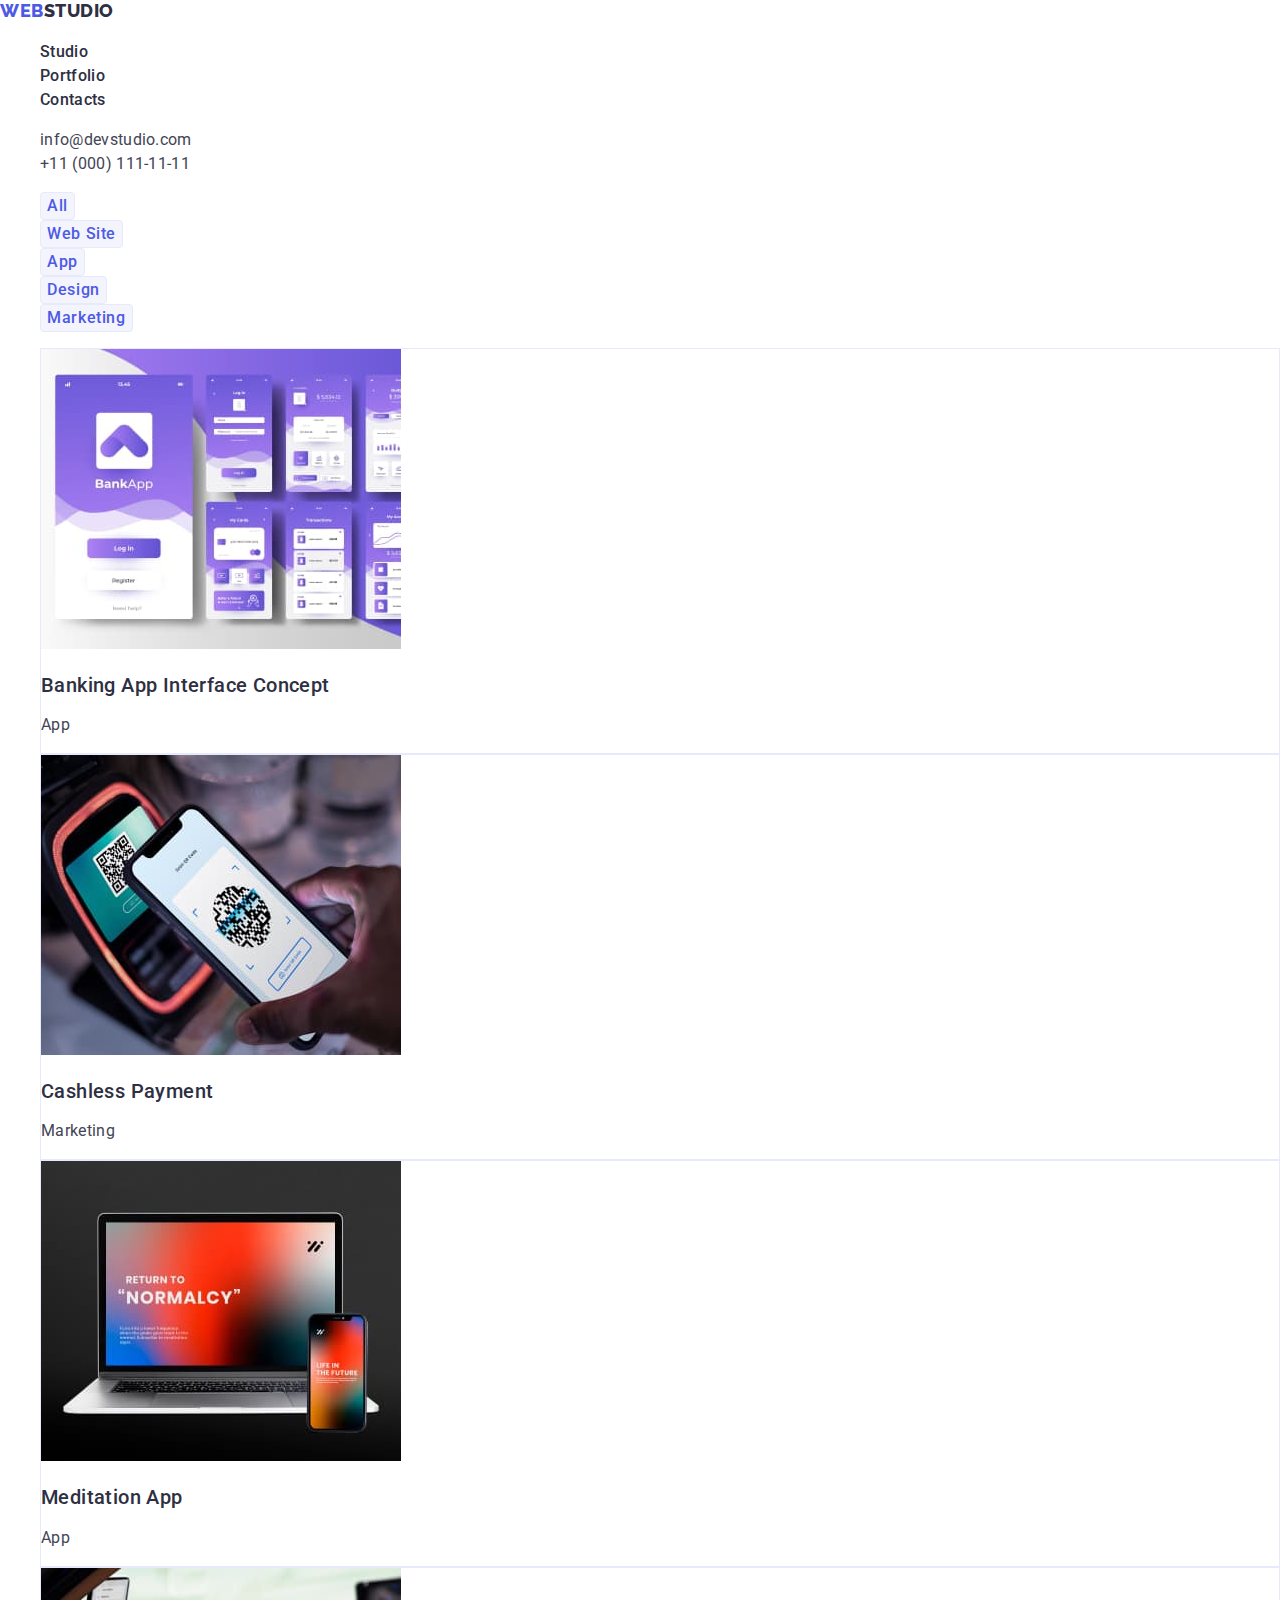
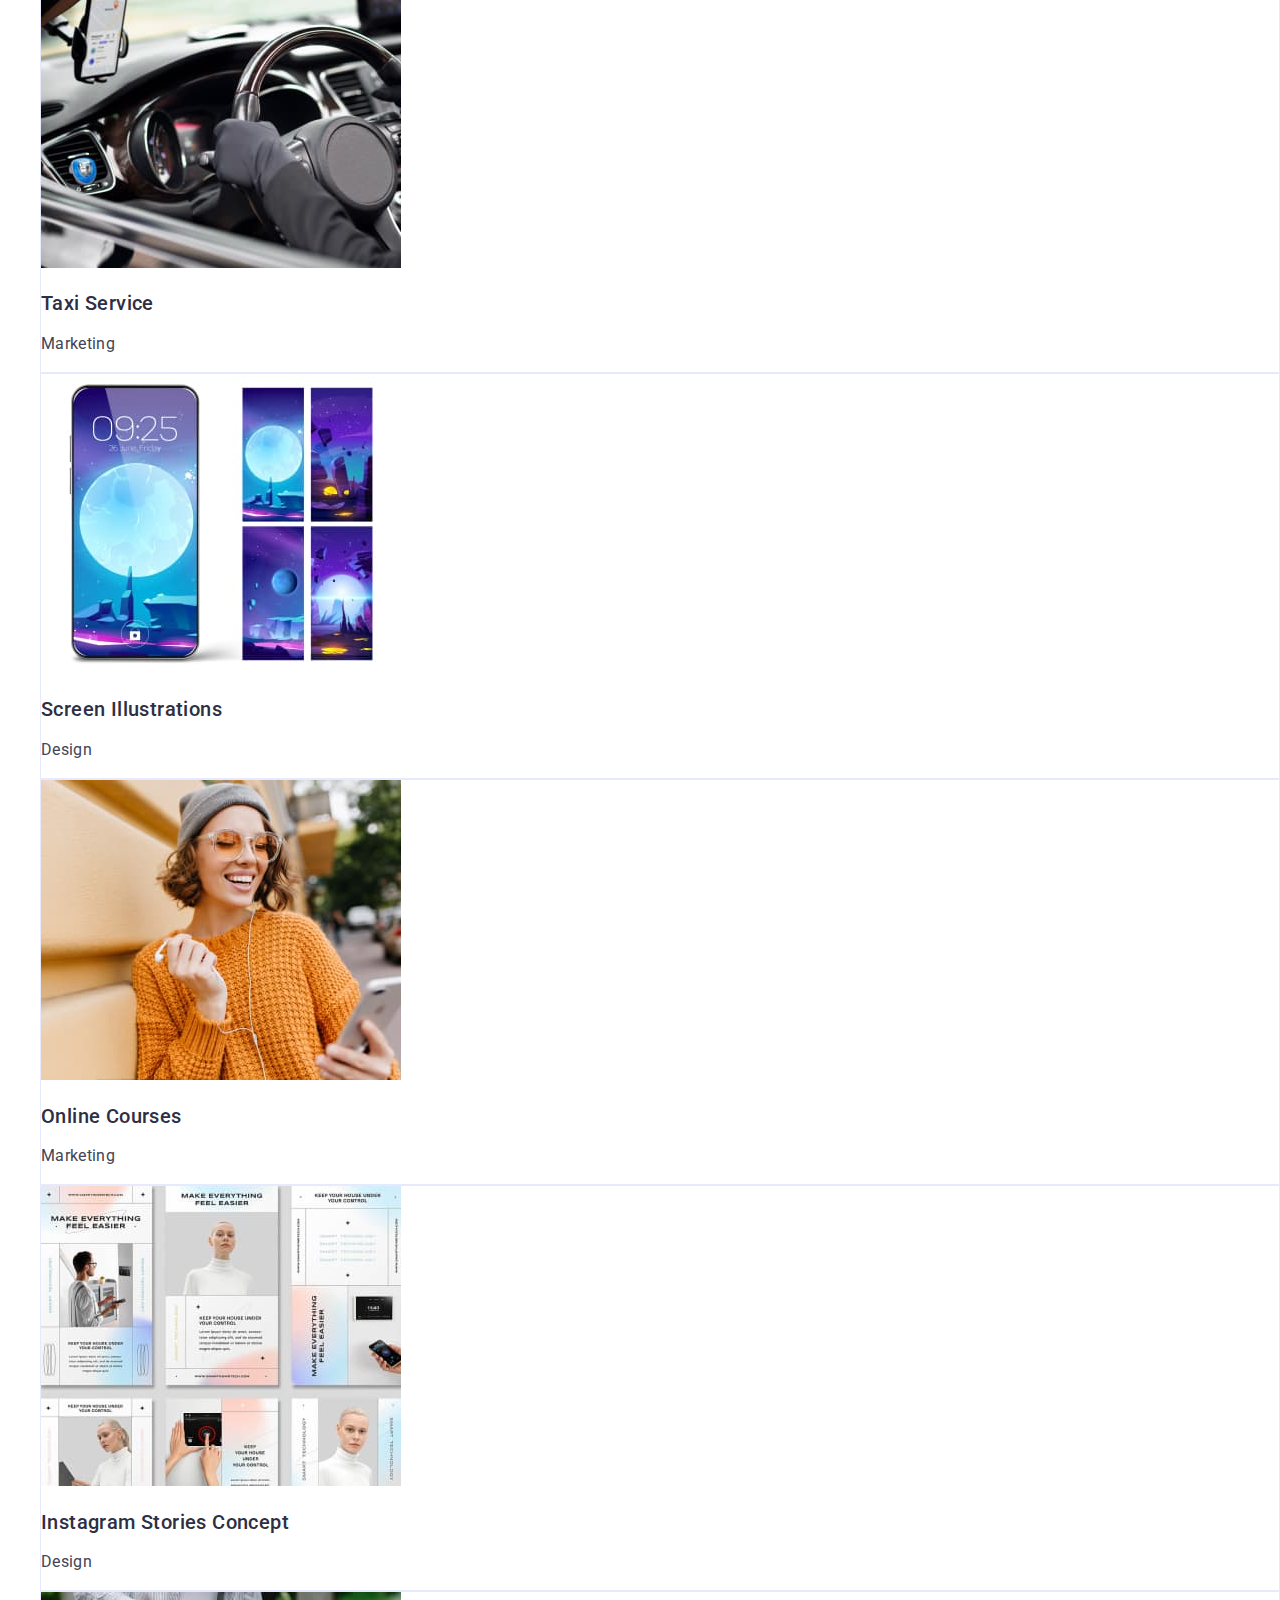
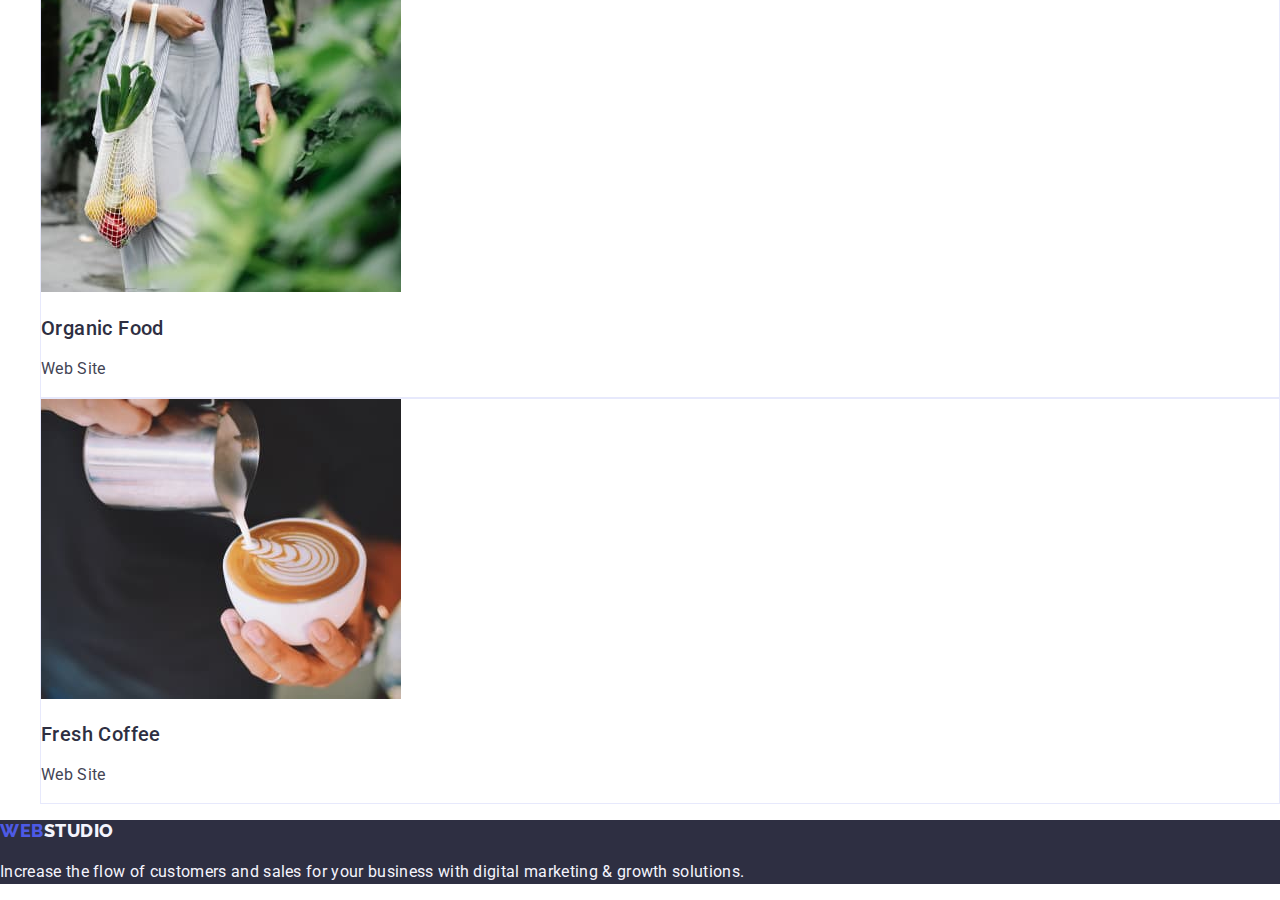
==== portfolio.html @ 91d8b2e7 "Initial commit" ====
<!DOCTYPE html>
<html lang="en">
  <head>
    <meta charset="UTF-8" />
    <meta http-equiv="X-UA-Compatible" content="IE=edge" />
    <meta name="viewport" content="width=device-width, initial-scale=1.0" />
    <title>Web Studio (Version 3.0)</title>
    <link
      rel="stylesheet"
      href="https://cdnjs.cloudflare.com/ajax/libs/modern-normalize/1.0.0/modern-normalize.min.css"
    />
    <link rel="stylesheet" href="./css/styles.css" />
    <link rel="preconnect" href="https://fonts.googleapis.com" />
    <link rel="preconnect" href="https://fonts.gstatic.com" crossorigin />
    <link
      href="https://fonts.googleapis.com/css2?family=Raleway:wght@800&family=Roboto:wght@400;500;700;900&display=swap"
      rel="stylesheet"
    />
  </head>
  <body>
    <!-- Header navigation -->
    <header>
      <nav>
        <a class="logo" href="./index.html"
          >Web<span class="logo-header">Studio</span></a
        >
        <ul class="list">
          <li><a class="link nav-link" href="./index.html">Studio</a></li>
          <li>
            <a class="link nav-link" href="./portfolio.html">Portfolio</a>
          </li>
          <li><a class="link nav-link" href="">Contacts</a></li>
        </ul>
      </nav>
      <!-- Contacts -->
      <address class="contact">
        <ul class="list">
          <li>
            <a class="link contact" href="mailto:info@devstudio.com"
              >info@devstudio.com</a
            >
          </li>
          <li>
            <a class="link contact" href="tel:+110001111111"
              >+11 (000) 111-11-11</a
            >
          </li>
        </ul>
      </address>
    </header>
    <main>
      <!-- Button list -->
      <section>
        <h1 hidden>List of possibilities</h1>
        <ul class="list">
          <li><button class="btn" type="button">All</button></li>
          <li><button class="btn" type="button">Web Site</button></li>
          <li><button class="btn" type="button">App</button></li>
          <li><button class="btn" type="button">Design</button></li>
          <li><button class="btn" type="button">Marketing</button></li>
        </ul>
        <!-- Images list-->
        <ul class="list">
          <li class="hero-img">
            <a class="link" href="">
              <img
                src="./images/portfolio/interface-concept.jpg"
                alt="Interface concept"
                width="360"
                height="300"
              />
              <h2 class="title">Banking App Interface Concept</h2>
              <p class="text">App</p>
            </a>
          </li>
          <li class="hero-img">
            <a class="link" href="">
              <img
                src="./images/portfolio/phone.jpg"
                alt="Phone payment"
                width="360"
                height="300"
              />
              <h2 class="title">Cashless Payment</h2>
              <p class="text">Marketing</p>
            </a>
          </li>
          <li class="hero-img">
            <a class="link" href="">
              <img
                src="./images/portfolio/devices.jpg"
                alt="Phone and laptop"
                width="360"
                height="300"
              />
              <h2 class="title">Meditation App</h2>
              <p class="text">App</p>
            </a>
          </li>
          <li class="hero-img">
            <a class="link" href="">
              <img
                src="./images/portfolio/helm.jpg"
                alt="Driver and helm"
                width="360"
                height="300"
              />
              <h2 class="title">Taxi Service</h2>
              <p class="text">Marketing</p>
            </a>
          </li>
          <li class="hero-img">
            <a class="link" href="">
              <img
                src="./images/portfolio/screen.jpg"
                alt="Phone screen"
                width="360"
                height="300"
              />
              <h2 class="title">Screen Illustrations</h2>
              <p class="text">Design</p>
            </a>
          </li>
          <li class="hero-img">
            <a class="link" href="">
              <img
                src="./images/portfolio/girl.jpg"
                alt="Girl with phone and headphone"
                width="360"
                height="300"
              />
              <h2 class="title">Online Courses</h2>
              <p class="text">Marketing</p>
            </a>
          </li>
          <li class="hero-img">
            <a class="link" href="">
              <img
                src="./images/portfolio/stories-concept.jpg"
                alt="Stories concept for Instagram"
                width="360"
                height="300"
              />
              <h2 class="title">Instagram Stories Concept</h2>
              <p class="text">Design</p>
            </a>
          </li>
          <li class="hero-img">
            <a class="link" href="">
              <img
                src="./images/portfolio/fruits.jpg"
                alt="Bag with fruits"
                width="360"
                height="300"
              />
              <h2 class="title">Organic Food</h2>
              <p class="text">Web Site</p>
            </a>
          </li>
          <li class="hero-img">
            <a class="link" href="">
              <img
                src="./images/portfolio/coffee.jpg"
                alt="Cup of coffee"
                width="360"
                height="300"
              />
              <h2 class="title">Fresh Coffee</h2>
              <p class="text">Web Site</p>
            </a>
          </li>
        </ul>
      </section>
    </main>
    <!-- Footer -->
    <footer class="footer-backround">
      <a class="logo" href="./index.html"
        >Web<span class="logo-footer">Studio</span></a
      >
      <p class="footer-text">
        Increase the flow of customers and sales for your business with digital
        marketing & growth solutions.
      </p>
    </footer>
  </body>
</html>
---- css/styles.css ----
:root {
  --primary-color: #434455;
  --secondary-color: #2e2f42;
  --design-color: #4d5ae5;
  --action-color: #404bbf;
  --white-color: #ffffff;
  --light-background-color: #f4f4fd;
  --light-text-color: #f4f4fd;
  --frame-color: #e7e9fc;
  --primary-text: 'Roboto', sans-serif;
  --secondary-text: 'Raleway', sans-serif;
}
/* Body */
body {
  color: var(--primary-color);
  font-size: 16px;
  font-family: var(--primary-text);
  line-height: 1.5;
  letter-spacing: 0.02em;
  background-color: var(--white-color);
}
/* Reset */
.link {
  text-decoration: none;
}
.link:hover,
.link:focus {
  color: var(--action-color);
  text-decoration: none;
}

.list {
  list-style-type: none;
}

/* Navigation and contact */
.nav-link {
  font-weight: 500;
  color: var(--secondary-color);
}

.contact {
  color: var(--primary-color);
  font-style: normal;
}
/* Logo */
.logo {
  font-weight: 800;
  font-size: 18px;
  text-decoration: none;
  line-height: 1.17;
  font-family: var(--secondary-text);
  color: var(--design-color);
  text-transform: uppercase;
  letter-spacing: 0.03em;
}

.logo-header {
  color: var(--secondary-color);
}

.logo-footer,
.footer-text {
  color: var(--light-text-color);
}

/* Buttons */
.hero-btn {
  background-color: var(--design-color);
  border-radius: 4px;
  box-shadow: 0px 4px 4px rgba(0, 0, 0, 0.15);
  font-weight: 500;
  letter-spacing: 0.04em;
  color: var(--white-color);
  font-family: 'Roboto';
  font-size: 16px;
  line-height: 1.5;
  border: none;
  cursor: pointer;
  font-family: 'Roboto', sans-serif;
}

.hero-btn:hover,
.hero-btn:focus {
  color: var(--white-color);
  background-color: var(--action-color);
}

.btn {
  color: var(--design-color);
  background-color: var(--light-background-color);
  font-weight: 500;
  font-style: normal;
  cursor: pointer;
  border-radius: 4px;
  border: 1px solid var(--frame-color);
  font-size: 16px;
  line-height: 1.5;
  letter-spacing: 0.04em;
  font-family: 'Roboto', sans-serif;
}
.btn:hover,
.btn:focus {
  color: var(--white-color);
  background-color: var(--action-color);
}

/* Hero section in studio */
.hero-section {
  background-color: var(--secondary-color);
}
.hero-title {
  font-weight: 700;
  font-size: 56px;
  line-height: 1.07;
  letter-spacing: 0.02em;
  color: var(--white-color);
  text-align: center;
}

/* Sections 2-4 in studio and portfolio */
.secondary-title {
  font-weight: 700;
  font-size: 36px;
  line-height: 1.11;
  text-align: center;
  text-transform: capitalize;
  letter-spacing: 0.02em;
  color: var(--primary-color);
}

.title {
  font-weight: 500;
  font-size: 20px;
  line-height: 1.2;
  color: var(--secondary-color);
  letter-spacing: 0.02em;
}

.text {
  color: var(--primary-color);
}

.hero-img {
  border: 1px solid var(--frame-color);
}

.team-section {
  background-color: var(--light-background-color);
}
.card {
  background-color: var(--white-color);
}

/* Footer */
.footer-backround {
  background-color: var(--secondary-color);
}
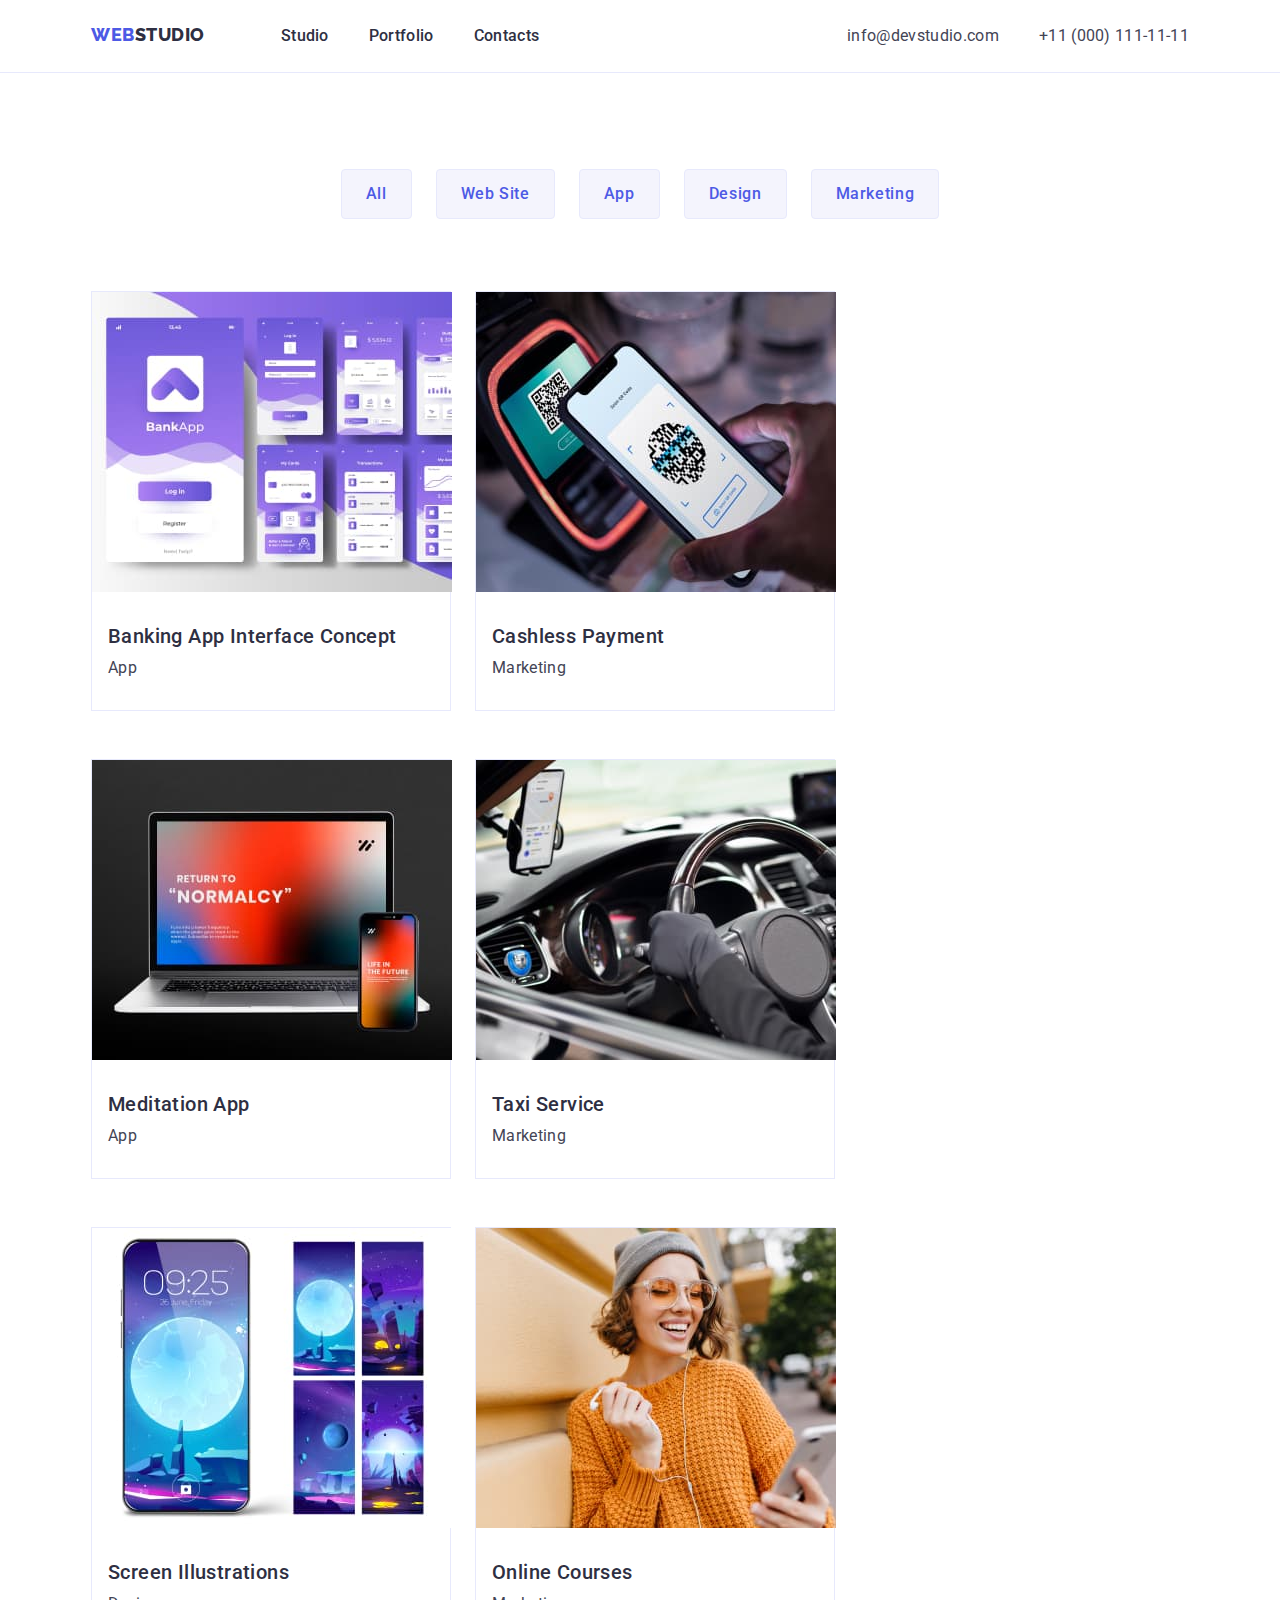
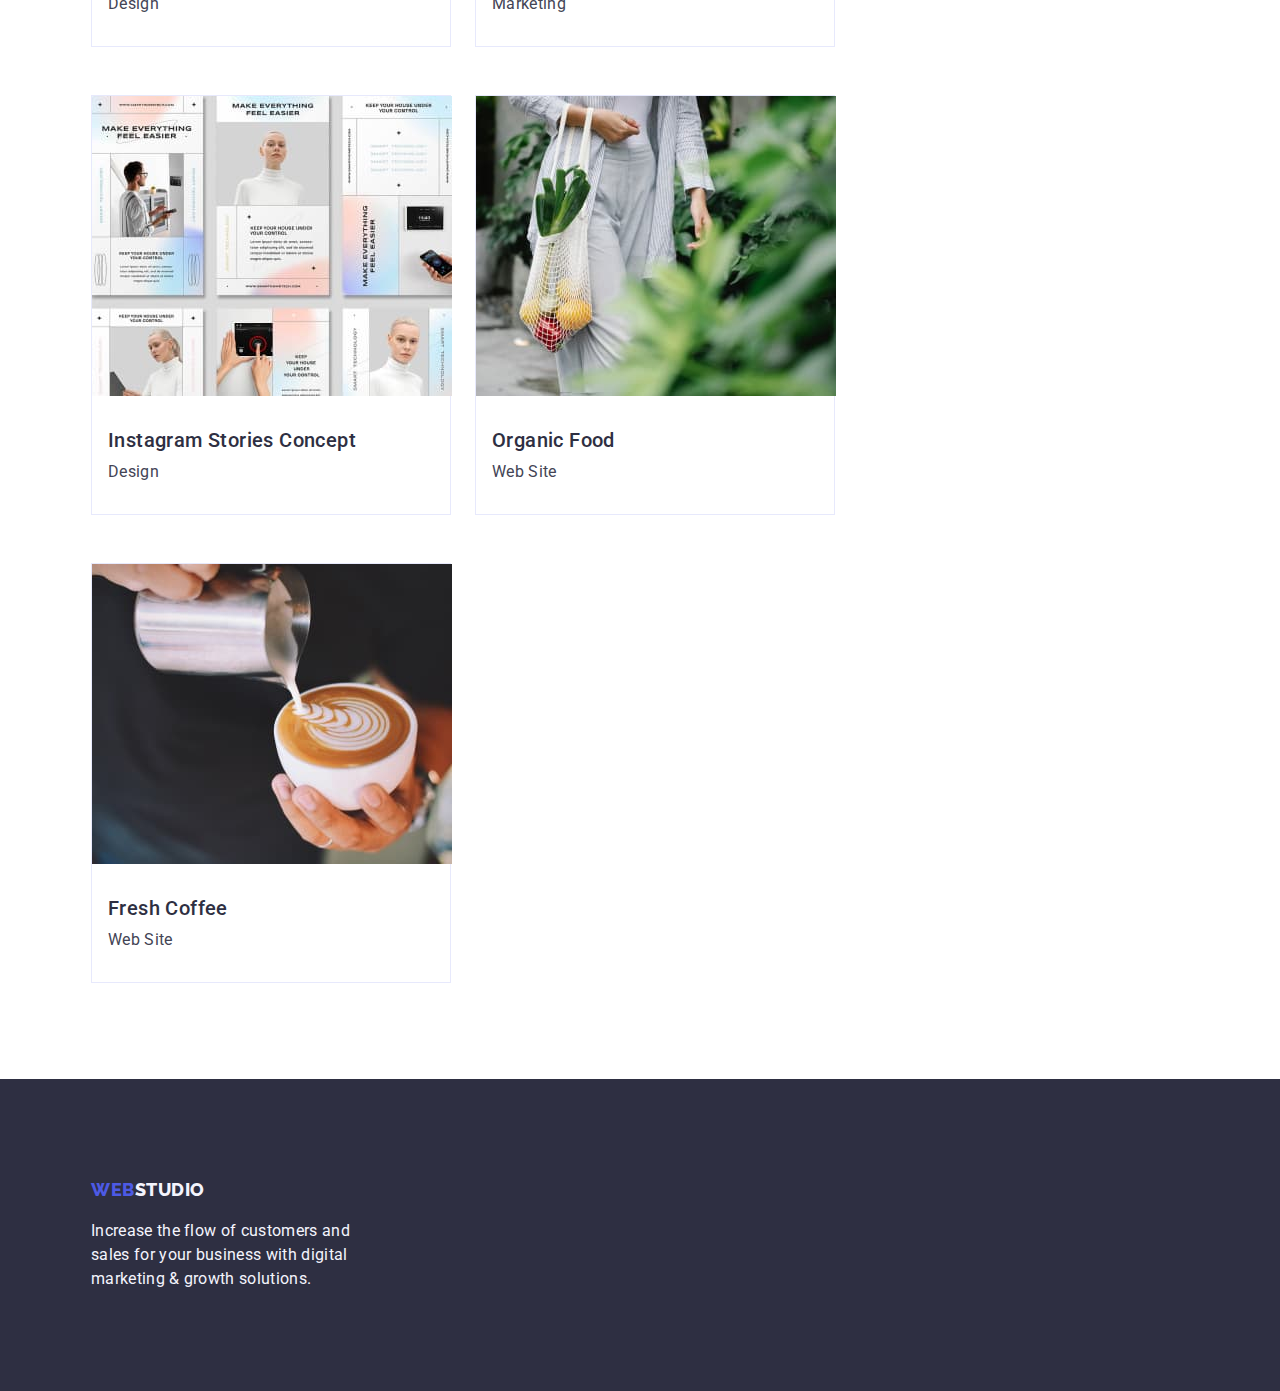
==== commit 7c3e607f: "hw3" ====
--- a/portfolio.html
+++ b/portfolio.html
@@ -19,168 +19,188 @@
   </head>
   <body>
     <!-- Header navigation -->
-    <header>
-      <nav>
-        <a class="logo" href="./index.html"
-          >Web<span class="logo-header">Studio</span></a
-        >
-        <ul class="list">
-          <li><a class="link nav-link" href="./index.html">Studio</a></li>
-          <li>
-            <a class="link nav-link" href="./portfolio.html">Portfolio</a>
-          </li>
-          <li><a class="link nav-link" href="">Contacts</a></li>
-        </ul>
-      </nav>
-      <!-- Contacts -->
-      <address class="contact">
-        <ul class="list">
-          <li>
-            <a class="link contact" href="mailto:info@devstudio.com"
-              >info@devstudio.com</a
-            >
-          </li>
-          <li>
-            <a class="link contact" href="tel:+110001111111"
-              >+11 (000) 111-11-11</a
-            >
-          </li>
-        </ul>
-      </address>
+    <header class="header-section">
+      <div class="container header-container">
+        <nav class="navigation">
+          <a class="logo" href="./index.html"
+            >Web<span class="logo-header">Studio</span></a
+          >
+          <ul class="list menu-list">
+            <li class="menu-item">
+              <a class="link nav-link" href="./index.html">Studio</a>
+            </li>
+            <li class="menu-item">
+              <a class="link nav-link" href="./portfolio.html">Portfolio</a>
+            </li>
+            <li class="menu-item">
+              <a class="link nav-link" href="">Contacts</a>
+            </li>
+          </ul>
+        </nav>
+        <!-- Contacts -->
+        <address class="address">
+          <ul class="list menu-list">
+            <li class="menu-item">
+              <a class="link contact-link" href="mailto:info@devstudio.com"
+                >info@devstudio.com</a
+              >
+            </li>
+            <li class="menu-item">
+              <a class="link contact-link" href="tel:+110001111111"
+                >+11 (000) 111-11-11</a
+              >
+            </li>
+          </ul>
+        </address>
+      </div>
     </header>
     <main>
       <!-- Button list -->
-      <section>
-        <h1 hidden>List of possibilities</h1>
-        <ul class="list">
-          <li><button class="btn" type="button">All</button></li>
-          <li><button class="btn" type="button">Web Site</button></li>
-          <li><button class="btn" type="button">App</button></li>
-          <li><button class="btn" type="button">Design</button></li>
-          <li><button class="btn" type="button">Marketing</button></li>
-        </ul>
-        <!-- Images list-->
-        <ul class="list">
-          <li class="hero-img">
-            <a class="link" href="">
-              <img
-                src="./images/portfolio/interface-concept.jpg"
-                alt="Interface concept"
-                width="360"
-                height="300"
-              />
-              <h2 class="title">Banking App Interface Concept</h2>
-              <p class="text">App</p>
-            </a>
-          </li>
-          <li class="hero-img">
-            <a class="link" href="">
-              <img
-                src="./images/portfolio/phone.jpg"
-                alt="Phone payment"
-                width="360"
-                height="300"
-              />
-              <h2 class="title">Cashless Payment</h2>
-              <p class="text">Marketing</p>
-            </a>
-          </li>
-          <li class="hero-img">
-            <a class="link" href="">
-              <img
-                src="./images/portfolio/devices.jpg"
-                alt="Phone and laptop"
-                width="360"
-                height="300"
-              />
-              <h2 class="title">Meditation App</h2>
-              <p class="text">App</p>
-            </a>
-          </li>
-          <li class="hero-img">
-            <a class="link" href="">
-              <img
-                src="./images/portfolio/helm.jpg"
-                alt="Driver and helm"
-                width="360"
-                height="300"
-              />
-              <h2 class="title">Taxi Service</h2>
-              <p class="text">Marketing</p>
-            </a>
-          </li>
-          <li class="hero-img">
-            <a class="link" href="">
-              <img
-                src="./images/portfolio/screen.jpg"
-                alt="Phone screen"
-                width="360"
-                height="300"
-              />
-              <h2 class="title">Screen Illustrations</h2>
-              <p class="text">Design</p>
-            </a>
-          </li>
-          <li class="hero-img">
-            <a class="link" href="">
-              <img
-                src="./images/portfolio/girl.jpg"
-                alt="Girl with phone and headphone"
-                width="360"
-                height="300"
-              />
-              <h2 class="title">Online Courses</h2>
-              <p class="text">Marketing</p>
-            </a>
-          </li>
-          <li class="hero-img">
-            <a class="link" href="">
-              <img
-                src="./images/portfolio/stories-concept.jpg"
-                alt="Stories concept for Instagram"
-                width="360"
-                height="300"
-              />
-              <h2 class="title">Instagram Stories Concept</h2>
-              <p class="text">Design</p>
-            </a>
-          </li>
-          <li class="hero-img">
-            <a class="link" href="">
-              <img
-                src="./images/portfolio/fruits.jpg"
-                alt="Bag with fruits"
-                width="360"
-                height="300"
-              />
-              <h2 class="title">Organic Food</h2>
-              <p class="text">Web Site</p>
-            </a>
-          </li>
-          <li class="hero-img">
-            <a class="link" href="">
-              <img
-                src="./images/portfolio/coffee.jpg"
-                alt="Cup of coffee"
-                width="360"
-                height="300"
-              />
-              <h2 class="title">Fresh Coffee</h2>
-              <p class="text">Web Site</p>
-            </a>
-          </li>
-        </ul>
+      <section class="section section-portfolio">
+        <div class="container">
+          <h1 hidden>List of possibilities</h1>
+          <ul class="list btn-list">
+            <li class="btn-item">
+              <button class="btn" type="button">All</button>
+            </li>
+            <li class="btn-item">
+              <button class="btn" type="button">Web Site</button>
+            </li>
+            <li class="btn-item">
+              <button class="btn" type="button">App</button>
+            </li>
+            <li class="btn-item">
+              <button class="btn" type="button">Design</button>
+            </li>
+            <li class="btn-item">
+              <button class="btn" type="button">Marketing</button>
+            </li>
+          </ul>
+          <!-- Images list-->
+          <ul class="list list-img">
+            <li class="img">
+              <a class="link" href="">
+                <img
+                  src="./images/portfolio/interface-concept.jpg"
+                  alt="Interface concept"
+                  width="360"
+                  height="300"
+                />
+                <div class="desc"><h2 class="subtitle">Banking App Interface Concept</h2>
+                <p class="text">App</p></div>
+              </a>
+            </li>
+            <li class="img">
+              <a class="link" href="">
+                <img
+                  src="./images/portfolio/phone.jpg"
+                  alt="Phone payment"
+                  width="360"
+                  height="300"
+                />
+                <div class="desc"><h2 class="subtitle">Cashless Payment</h2>
+                <p class="text">Marketing</p></div>
+              </a>
+            </li>
+            <li class="img">
+              <a class="link" href="">
+                <img
+                  src="./images/portfolio/devices.jpg"
+                  alt="Phone and laptop"
+                  width="360"
+                  height="300"
+                />
+                <div class="desc"><h2 class="subtitle">Meditation App</h2>
+                <p class="text">App</p></div>
+              </a>
+            </li>
+            <li class="img">
+              <a class="link" href="">
+                <img
+                  src="./images/portfolio/helm.jpg"
+                  alt="Driver and helm"
+                  width="360"
+                  height="300"
+                />
+                <div class="desc"><h2 class="subtitle">Taxi Service</h2>
+                <p class="text">Marketing</p></div>
+              </a>
+            </li>
+            <li class="img">
+              <a class="link" href="">
+                <img
+                  src="./images/portfolio/screen.jpg"
+                  alt="Phone screen"
+                  width="360"
+                  height="300"
+                />
+                <div class="desc"><h2 class="subtitle">Screen Illustrations</h2>
+                <p class="text">Design</p></div>
+              </a>
+            </li>
+            <li class="img">
+              <a class="link" href="">
+                <img
+                  src="./images/portfolio/girl.jpg"
+                  alt="Girl with phone and headphone"
+                  width="360"
+                  height="300"
+                />
+                <div class="desc"><h2 class="subtitle">Online Courses</h2>
+                <p class="text">Marketing</p></div>
+              </a>
+            </li>
+            <li class="img">
+              <a class="link" href="">
+                <img
+                  src="./images/portfolio/stories-concept.jpg"
+                  alt="Stories concept for Instagram"
+                  width="360"
+                  height="300"
+                />
+                <div class="desc"><h2 class="subtitle">Instagram Stories Concept</h2>
+                <p class="text">Design</p></div>
+              </a>
+            </li>
+            <li class="img">
+              <a class="link" href="">
+                <img
+                  src="./images/portfolio/fruits.jpg"
+                  alt="Bag with fruits"
+                  width="360"
+                  height="300"
+                />
+                <div class="desc"><h2 class="subtitle">Organic Food</h2>
+                <p class="text">Web Site</p>
+              </a></div>
+            </li>
+            <li class="img">
+              <a class="link" href="">
+                <img
+                  src="./images/portfolio/coffee.jpg"
+                  alt="Cup of coffee"
+                  width="360"
+                  height="300"
+                />
+                <div class="desc"><h2 class="subtitle">Fresh Coffee</h2>
+                <p class="text">Web Site</p></div>
+              </a>
+            </li>
+          </ul>
+        </div>
       </section>
     </main>
     <!-- Footer -->
-    <footer class="footer-backround">
-      <a class="logo" href="./index.html"
-        >Web<span class="logo-footer">Studio</span></a
-      >
-      <p class="footer-text">
-        Increase the flow of customers and sales for your business with digital
-        marketing & growth solutions.
-      </p>
+    <footer class="footer-section section">
+      <div class="container footer-container">
+        <a class="logo" href="./index.html"
+          >Web<span class="logo-footer">Studio</span></a
+        >
+        <p class="footer-text">
+          Increase the flow of customers and sales for your business with
+          digital marketing & growth solutions.
+        </p>
+      </div>
     </footer>
   </body>
 </html>
--- a/css/styles.css
+++ b/css/styles.css
@@ -19,32 +19,64 @@
   letter-spacing: 0.02em;
   background-color: var(--white-color);
 }
-/* Reset */
+/* Reset start */
+h1,
+h2,
+h3,
+p {
+  margin-top: 0;
+  margin-bottom: 0;
+}
+
+img {
+  display: block;
+}
+
+button {
+  cursor: pointer;
+}
+
 .link {
   text-decoration: none;
 }
-.link:hover,
-.link:focus {
-  color: var(--action-color);
-  text-decoration: none;
-}
 
 .list {
   list-style-type: none;
-}
-
-/* Navigation and contact */
-.nav-link {
-  font-weight: 500;
-  color: var(--secondary-color);
-}
-
-.contact {
-  color: var(--primary-color);
-  font-style: normal;
-}
-/* Logo */
+  margin: 0;
+  padding: 0;
+}
+/* Reset end */
+
+/* Container */
+.container {
+  width: 1128px;
+  margin-left: auto;
+  margin-right: auto;
+  padding-left: 15px;
+  padding-right: 15px;
+}
+
+/* Header */
+.header-container {
+  display: flex;
+  align-items: center;
+  justify-content: space-between;
+}
+
+.header-section {
+  border-bottom: 1px solid var(--frame-color);
+}
+
+.navigation {
+  display: flex;
+  align-items: center;
+  margin-right: auto;
+}
+
 .logo {
+  height: 24px;
+  margin-right: 76px;
+
   font-weight: 800;
   font-size: 18px;
   text-decoration: none;
@@ -59,25 +91,75 @@
   color: var(--secondary-color);
 }
 
-.logo-footer,
-.footer-text {
-  color: var(--light-text-color);
-}
-
-/* Buttons */
+.menu-list {
+  display: flex;
+  align-items: center;
+}
+
+.menu-item + .menu-item {
+  margin-left: 40px;
+}
+
+.link:hover,
+.link:focus {
+  color: var(--action-color);
+}
+
+.nav-link {
+  display: block;
+  font-weight: 500;
+  color: var(--secondary-color);
+  padding-top: 24px;
+  padding-bottom: 24px;
+}
+
+.contact-link {
+  display: block;
+  padding-top: 24px;
+  padding-bottom: 24px;
+
+  color: var(--primary-color);
+  font-style: normal;
+}
+
+/* Hero section in studio */
+.hero-section {
+  background-color: var(--secondary-color);
+}
+.hero-container {
+  padding: 188px 0;
+  text-align: center;
+}
+
+.hero-title {
+  margin-top: 0;
+  margin-right: auto;
+  margin-bottom: 48px;
+  margin-left: auto;
+
+  font-weight: 700;
+  font-size: 56px;
+  line-height: 1.07;
+  letter-spacing: 0.02em;
+  color: var(--white-color);
+  width: 496px;
+  height: 120px;
+}
+
 .hero-btn {
+  padding: 16px 32px;
+  min-width: 169px;
+  min-height: 56px;
+
   background-color: var(--design-color);
   border-radius: 4px;
   box-shadow: 0px 4px 4px rgba(0, 0, 0, 0.15);
   font-weight: 500;
   letter-spacing: 0.04em;
   color: var(--white-color);
-  font-family: 'Roboto';
   font-size: 16px;
   line-height: 1.5;
-  border: none;
-  cursor: pointer;
-  font-family: 'Roboto', sans-serif;
+  border: transparent;
 }
 
 .hero-btn:hover,
@@ -86,40 +168,16 @@
   background-color: var(--action-color);
 }
 
-.btn {
-  color: var(--design-color);
-  background-color: var(--light-background-color);
-  font-weight: 500;
-  font-style: normal;
-  cursor: pointer;
-  border-radius: 4px;
-  border: 1px solid var(--frame-color);
-  font-size: 16px;
-  line-height: 1.5;
-  letter-spacing: 0.04em;
-  font-family: 'Roboto', sans-serif;
-}
-.btn:hover,
-.btn:focus {
-  color: var(--white-color);
-  background-color: var(--action-color);
-}
-
-/* Hero section in studio */
-.hero-section {
-  background-color: var(--secondary-color);
-}
-.hero-title {
-  font-weight: 700;
-  font-size: 56px;
-  line-height: 1.07;
-  letter-spacing: 0.02em;
-  color: var(--white-color);
-  text-align: center;
-}
-
-/* Sections 2-4 in studio and portfolio */
-.secondary-title {
+/* All sections  */
+.section {
+  padding: 120px 0;
+}
+
+.title {
+  min-width: 323px;
+  height: 40px;
+  margin-bottom: 72px;
+
   font-weight: 700;
   font-size: 36px;
   line-height: 1.11;
@@ -129,7 +187,9 @@
   color: var(--primary-color);
 }
 
-.title {
+.subtitle {
+  margin-bottom: 8px;
+
   font-weight: 500;
   font-size: 20px;
   line-height: 1.2;
@@ -141,18 +201,123 @@
   color: var(--primary-color);
 }
 
-.hero-img {
-  border: 1px solid var(--frame-color);
-}
-
+/* Second section */
+.list-possibilities {
+  display: flex;
+}
+.item + .item {
+  margin-left: 24px;
+}
+
+/* Third section */
+.pictures-list {
+  display: flex;
+  padding: 0px;
+  gap: 24px;
+  margin-top: 72px;
+  justify-content: center;
+}
+
+.picture {
+  flex-basis: calc((100% - 2 * 24px) / 3);
+}
+
+/*Team section  */
 .team-section {
   background-color: var(--light-background-color);
 }
+
+.list-card {
+  display: flex;
+  justify-content: center;
+  gap: 24px;
+}
+
 .card {
+  width: 264px;
+  height: 380px;
   background-color: var(--white-color);
+  box-shadow: 0px 1px 6px rgba(46, 47, 66, 0.08),
+    0px 1px 1px rgba(46, 47, 66, 0.16), 0px 2px 1px rgba(46, 47, 66, 0.08);
+  border-radius: 0px 0px 4px 4px;
+  flex-basis: calc((100% - 3 * 24px) / 4);
+}
+
+.user {
+  padding: 32px 16px;
+  text-align: center;
+}
+
+/* Portfolio */
+.section-portfolio {
+  padding: 96px 0;
+}
+.btn-list {
+  display: flex;
+  align-items: center;
+  justify-content: center;
+  min-width: 586px;
+  margin-bottom: 72px;
+}
+
+.btn-item + .btn-item {
+  margin-left: 24px;
+}
+
+.btn {
+  padding: 12px 24px;
+
+  color: var(--design-color);
+  background-color: var(--light-background-color);
+  font-weight: 500;
+  border-radius: 4px;
+  border: 1px solid var(--frame-color);
+  font-size: 16px;
+  line-height: 1.5;
+  letter-spacing: 0.04em;
+}
+
+.btn:hover,
+.btn:focus {
+  color: var(--white-color);
+  background-color: var(--action-color);
+}
+
+.list-img {
+  display: flex;
+  flex-wrap: wrap;
+  max-width: 1128px;
+  row-gap: 48px;
+  column-gap: 24px;
+}
+
+.img {
+  border: 1px solid var(--frame-color);
+  width: 360px;
+  height: 420px;
+  flex-basis: calc((100% - 8 * 24px) / 9);
+}
+.desc {
+  margin: 32px 0;
+  padding: 0 16px 0 16px;
 }
 
 /* Footer */
-.footer-backround {
+.footer-section {
   background-color: var(--secondary-color);
-}
+  padding: 100px 0;
+}
+.footer-container {
+  display: flex;
+  flex-direction: column;
+}
+.logo-footer {
+  color: var(--light-text-color);
+}
+
+.footer-text {
+  margin-top: 16px;
+  width: 264px;
+  height: 72px;
+  color: var(--light-text-color);
+}
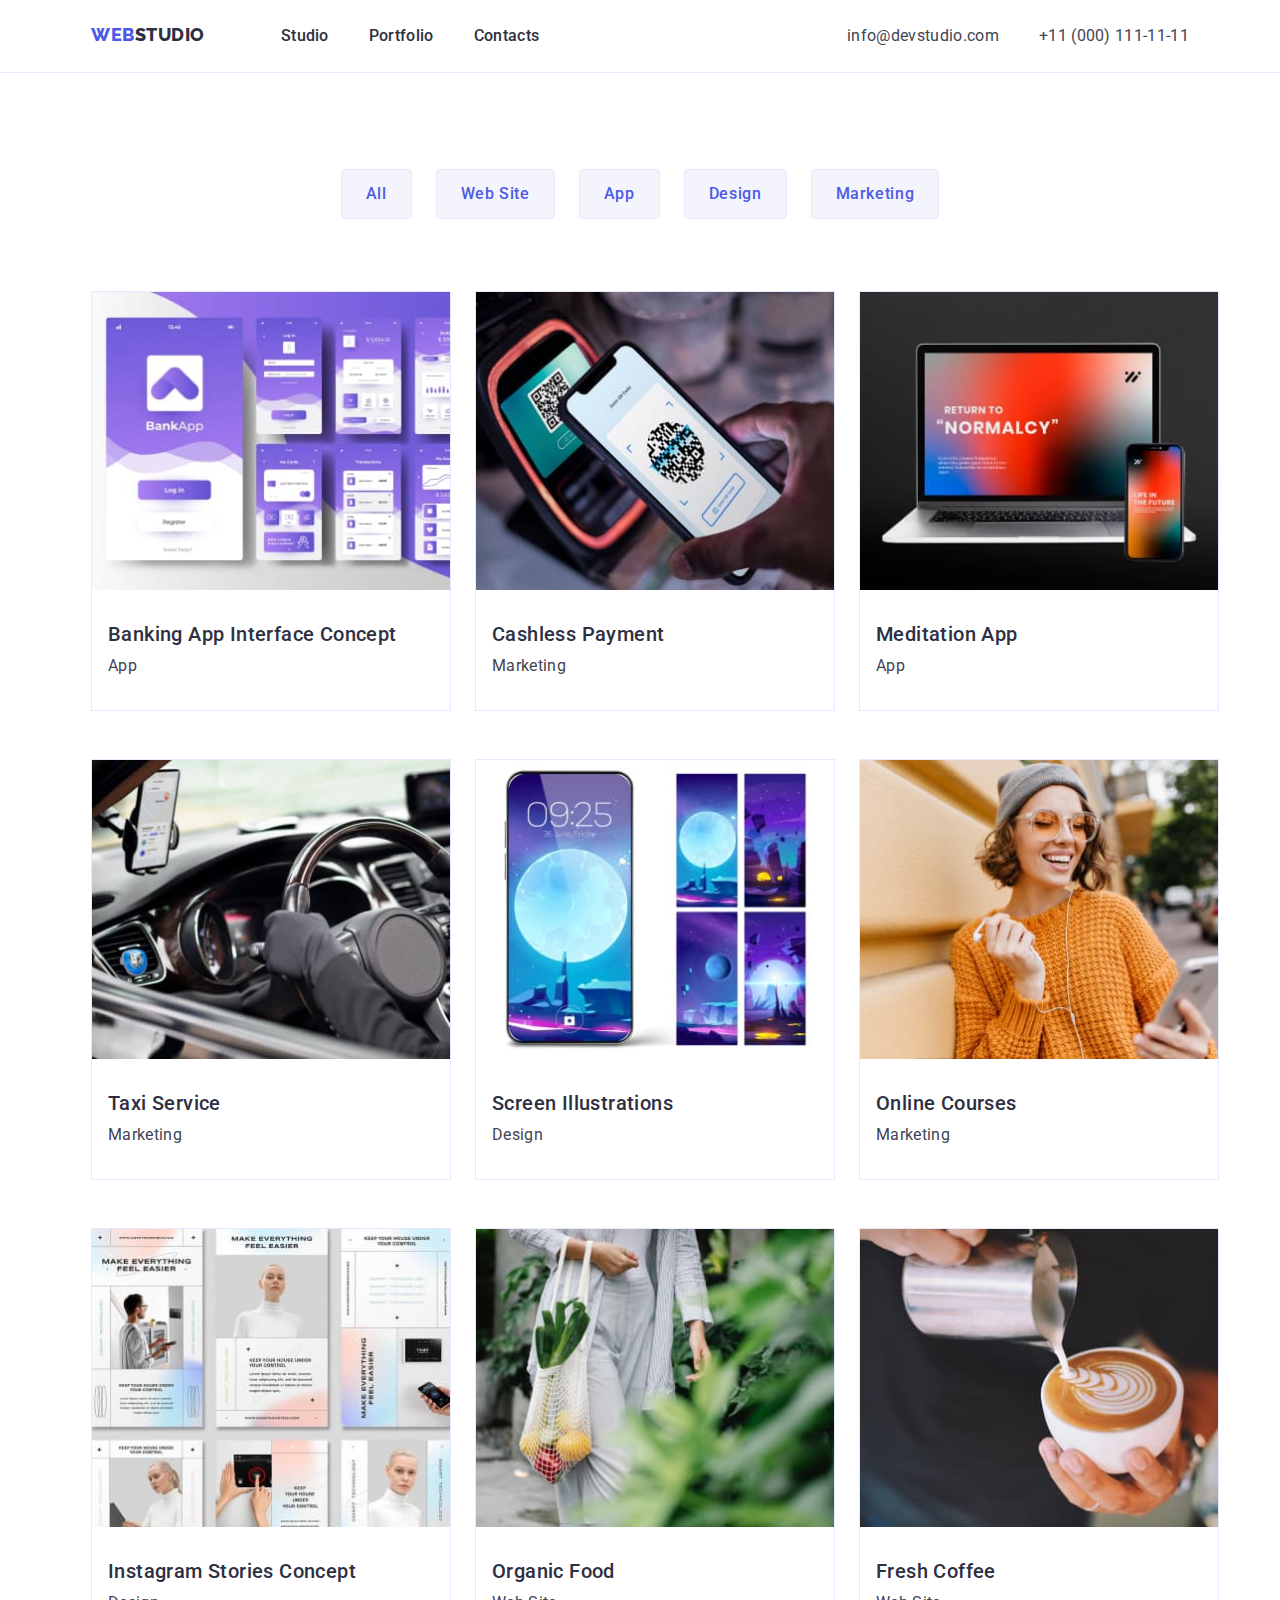
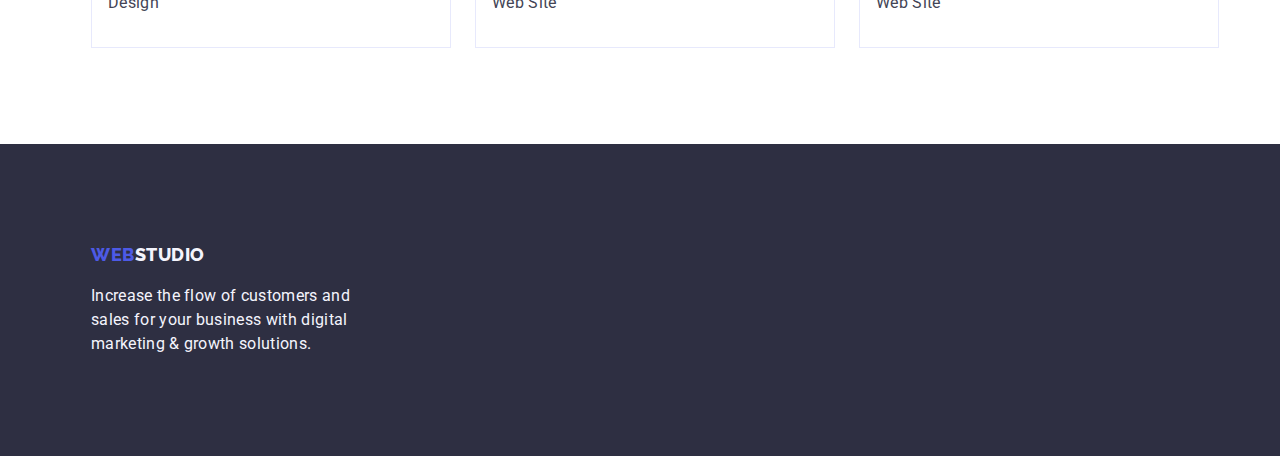
==== commit 80a1d40c: "fixed hm3" ====
--- a/portfolio.html
+++ b/portfolio.html
@@ -58,7 +58,7 @@
       <!-- Button list -->
       <section class="section section-portfolio">
         <div class="container">
-          <h1 hidden>List of possibilities</h1>
+          <h1 hidden class="visually-hidden">List of possibilities</h1>
           <ul class="list btn-list">
             <li class="btn-item">
               <button class="btn" type="button">All</button>
@@ -77,8 +77,8 @@
             </li>
           </ul>
           <!-- Images list-->
-          <ul class="list list-img">
-            <li class="img">
+          <ul class="list list-img-card">
+            <li class="img-card">
               <a class="link" href="">
                 <img
                   src="./images/portfolio/interface-concept.jpg"
@@ -90,7 +90,7 @@
                 <p class="text">App</p></div>
               </a>
             </li>
-            <li class="img">
+            <li class="img-card">
               <a class="link" href="">
                 <img
                   src="./images/portfolio/phone.jpg"
@@ -102,7 +102,7 @@
                 <p class="text">Marketing</p></div>
               </a>
             </li>
-            <li class="img">
+            <li class="img-card">
               <a class="link" href="">
                 <img
                   src="./images/portfolio/devices.jpg"
@@ -114,7 +114,7 @@
                 <p class="text">App</p></div>
               </a>
             </li>
-            <li class="img">
+            <li class="img-card">
               <a class="link" href="">
                 <img
                   src="./images/portfolio/helm.jpg"
@@ -126,7 +126,7 @@
                 <p class="text">Marketing</p></div>
               </a>
             </li>
-            <li class="img">
+            <li class="img-card">
               <a class="link" href="">
                 <img
                   src="./images/portfolio/screen.jpg"
@@ -138,7 +138,7 @@
                 <p class="text">Design</p></div>
               </a>
             </li>
-            <li class="img">
+            <li class="img-card">
               <a class="link" href="">
                 <img
                   src="./images/portfolio/girl.jpg"
@@ -150,7 +150,7 @@
                 <p class="text">Marketing</p></div>
               </a>
             </li>
-            <li class="img">
+            <li class="img-card">
               <a class="link" href="">
                 <img
                   src="./images/portfolio/stories-concept.jpg"
@@ -162,7 +162,7 @@
                 <p class="text">Design</p></div>
               </a>
             </li>
-            <li class="img">
+            <li class="img-card">
               <a class="link" href="">
                 <img
                   src="./images/portfolio/fruits.jpg"
@@ -174,7 +174,7 @@
                 <p class="text">Web Site</p>
               </a></div>
             </li>
-            <li class="img">
+            <li class="img-card">
               <a class="link" href="">
                 <img
                   src="./images/portfolio/coffee.jpg"
--- a/css/styles.css
+++ b/css/styles.css
@@ -9,6 +9,7 @@
   --frame-color: #e7e9fc;
   --primary-text: 'Roboto', sans-serif;
   --secondary-text: 'Raleway', sans-serif;
+  --set-gap: 24px;
 }
 /* Body */
 body {
@@ -30,6 +31,8 @@
 
 img {
   display: block;
+  max-width: 100%;
+  height: auto;
 }
 
 button {
@@ -54,6 +57,14 @@
   margin-right: auto;
   padding-left: 15px;
   padding-right: 15px;
+}
+
+/* Section */
+.section {
+  padding-top: 120px;
+  padding-right: 0;
+  padding-bottom: 120px;
+  padding-left: 0;
 }
 
 /* Header */
@@ -107,10 +118,11 @@
 
 .nav-link {
   display: block;
+  padding-top: 24px;
+  padding-bottom: 24px;
+
   font-weight: 500;
   color: var(--secondary-color);
-  padding-top: 24px;
-  padding-bottom: 24px;
 }
 
 .contact-link {
@@ -125,9 +137,10 @@
 /* Hero section in studio */
 .hero-section {
   background-color: var(--secondary-color);
-}
+  padding: 188px 0;
+}
+
 .hero-container {
-  padding: 188px 0;
   text-align: center;
 }
 
@@ -147,7 +160,10 @@
 }
 
 .hero-btn {
-  padding: 16px 32px;
+  padding-top: 16px;
+  padding-right: 32px;
+  padding-bottom: 16px;
+  padding-left: 32px;
   min-width: 169px;
   min-height: 56px;
 
@@ -169,13 +185,9 @@
 }
 
 /* All sections  */
-.section {
-  padding: 120px 0;
-}
 
 .title {
   min-width: 323px;
-  height: 40px;
   margin-bottom: 72px;
 
   font-weight: 700;
@@ -187,6 +199,19 @@
   color: var(--primary-color);
 }
 
+.visually-hidden {
+  position: absolute;
+  width: 1px;
+  height: 1px;
+  margin: -1px;
+  border: 0;
+  padding: 0;
+  white-space: nowrap;
+  clip-path: inset(100%);
+  clip: rect(0 0 0 0);
+  overflow: hidden;
+}
+
 .subtitle {
   margin-bottom: 8px;
 
@@ -202,6 +227,10 @@
 }
 
 /* Second section */
+
+.second-section {
+  padding-top: 0;
+}
 .list-possibilities {
   display: flex;
 }
@@ -213,13 +242,15 @@
 .pictures-list {
   display: flex;
   padding: 0px;
-  gap: 24px;
+  gap: var(--set-gap);
   margin-top: 72px;
   justify-content: center;
+  flex-wrap: wrap;
+  width: 1128px;
 }
 
 .picture {
-  flex-basis: calc((100% - 2 * 24px) / 3);
+  flex-basis: calc(100% - 2 * var(--set-gap)) / 3;
 }
 
 /*Team section  */
@@ -230,7 +261,7 @@
 .list-card {
   display: flex;
   justify-content: center;
-  gap: 24px;
+  gap: var(--set-gap);
 }
 
 .card {
@@ -240,18 +271,25 @@
   box-shadow: 0px 1px 6px rgba(46, 47, 66, 0.08),
     0px 1px 1px rgba(46, 47, 66, 0.16), 0px 2px 1px rgba(46, 47, 66, 0.08);
   border-radius: 0px 0px 4px 4px;
-  flex-basis: calc((100% - 3 * 24px) / 4);
+  flex-basis: calc(100% - 3 * var(--set-gap)) / 4;
 }
 
 .user {
-  padding: 32px 16px;
+  padding-top: 32px;
+  padding-right: 16px;
+  padding-bottom: 32px;
+  padding-left: 16px;
   text-align: center;
 }
 
 /* Portfolio */
 .section-portfolio {
-  padding: 96px 0;
-}
+  padding-top: 96px;
+  padding-right: 0;
+  padding-bottom: 96px;
+  padding-left: 0;
+}
+
 .btn-list {
   display: flex;
   align-items: center;
@@ -265,7 +303,10 @@
 }
 
 .btn {
-  padding: 12px 24px;
+  padding-top: 12px;
+  padding-right: 24px;
+  padding-bottom: 12px;
+  padding-left: 24px;
 
   color: var(--design-color);
   background-color: var(--light-background-color);
@@ -283,34 +324,46 @@
   background-color: var(--action-color);
 }
 
-.list-img {
+.list-img-card {
   display: flex;
   flex-wrap: wrap;
-  max-width: 1128px;
   row-gap: 48px;
-  column-gap: 24px;
-}
-
-.img {
+  column-gap: var(--set-gap);
+  width: 1128px;
+}
+
+.img-card {
   border: 1px solid var(--frame-color);
+  background-color: var(--white-color);
   width: 360px;
-  height: 420px;
-  flex-basis: calc((100% - 8 * 24px) / 9);
-}
+  flex-basis: calc(100% - 8 * var(--set-gap)) / 9;
+}
+
 .desc {
-  margin: 32px 0;
-  padding: 0 16px 0 16px;
+  margin-top: 32px;
+  margin-right: 0;
+  margin-bottom: 32px;
+  margin-left: 0;
+  padding-top: 0;
+  padding-right: 16px;
+  padding-bottom: 0;
+  padding-left: 16px;
 }
 
 /* Footer */
 .footer-section {
   background-color: var(--secondary-color);
-  padding: 100px 0;
-}
+  padding-top: 100px;
+  padding-right: 0;
+  padding-bottom: 100px;
+  padding-left: 0;
+}
+
 .footer-container {
   display: flex;
   flex-direction: column;
 }
+
 .logo-footer {
   color: var(--light-text-color);
 }
@@ -318,6 +371,5 @@
 .footer-text {
   margin-top: 16px;
   width: 264px;
-  height: 72px;
   color: var(--light-text-color);
 }
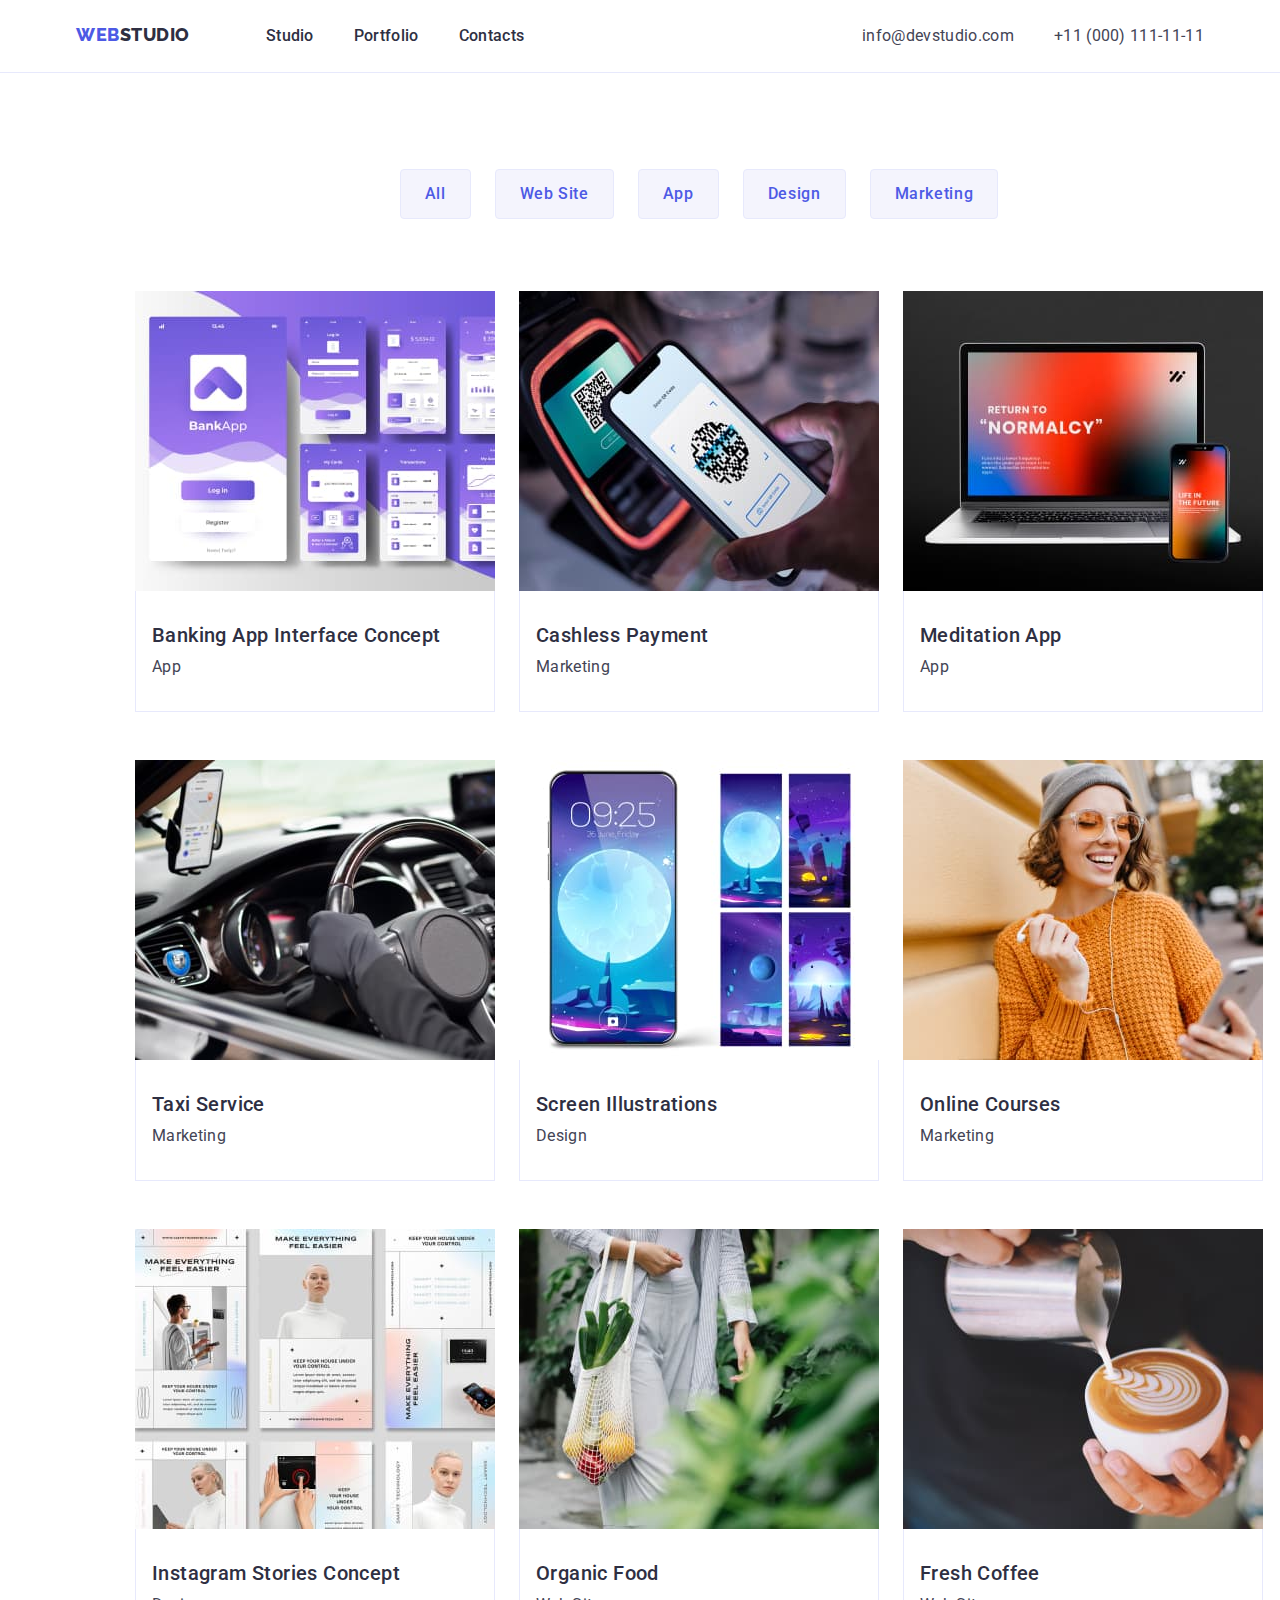
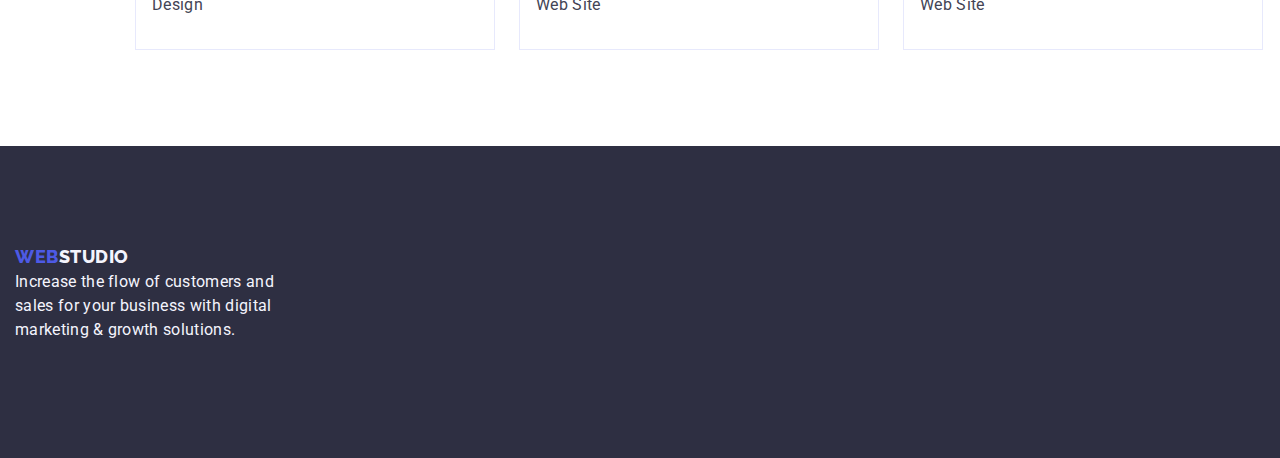
==== commit c8a32d75: "Fixed mistakes" ====
--- a/portfolio.html
+++ b/portfolio.html
@@ -86,8 +86,10 @@
                   width="360"
                   height="300"
                 />
-                <div class="desc"><h2 class="subtitle">Banking App Interface Concept</h2>
-                <p class="text">App</p></div>
+                <div class="desc">
+                  <h2 class="subtitle">Banking App Interface Concept</h2>
+                  <p class="text">App</p>
+                </div>
               </a>
             </li>
             <li class="img-card">
@@ -98,8 +100,10 @@
                   width="360"
                   height="300"
                 />
-                <div class="desc"><h2 class="subtitle">Cashless Payment</h2>
-                <p class="text">Marketing</p></div>
+                <div class="desc">
+                  <h2 class="subtitle">Cashless Payment</h2>
+                  <p class="text">Marketing</p>
+                </div>
               </a>
             </li>
             <li class="img-card">
@@ -110,8 +114,10 @@
                   width="360"
                   height="300"
                 />
-                <div class="desc"><h2 class="subtitle">Meditation App</h2>
-                <p class="text">App</p></div>
+                <div class="desc">
+                  <h2 class="subtitle">Meditation App</h2>
+                  <p class="text">App</p>
+                </div>
               </a>
             </li>
             <li class="img-card">
@@ -122,8 +128,10 @@
                   width="360"
                   height="300"
                 />
-                <div class="desc"><h2 class="subtitle">Taxi Service</h2>
-                <p class="text">Marketing</p></div>
+                <div class="desc">
+                  <h2 class="subtitle">Taxi Service</h2>
+                  <p class="text">Marketing</p>
+                </div>
               </a>
             </li>
             <li class="img-card">
@@ -134,8 +142,10 @@
                   width="360"
                   height="300"
                 />
-                <div class="desc"><h2 class="subtitle">Screen Illustrations</h2>
-                <p class="text">Design</p></div>
+                <div class="desc">
+                  <h2 class="subtitle">Screen Illustrations</h2>
+                  <p class="text">Design</p>
+                </div>
               </a>
             </li>
             <li class="img-card">
@@ -146,8 +156,10 @@
                   width="360"
                   height="300"
                 />
-                <div class="desc"><h2 class="subtitle">Online Courses</h2>
-                <p class="text">Marketing</p></div>
+                <div class="desc">
+                  <h2 class="subtitle">Online Courses</h2>
+                  <p class="text">Marketing</p>
+                </div>
               </a>
             </li>
             <li class="img-card">
@@ -158,8 +170,10 @@
                   width="360"
                   height="300"
                 />
-                <div class="desc"><h2 class="subtitle">Instagram Stories Concept</h2>
-                <p class="text">Design</p></div>
+                <div class="desc">
+                  <h2 class="subtitle">Instagram Stories Concept</h2>
+                  <p class="text">Design</p>
+                </div>
               </a>
             </li>
             <li class="img-card">
@@ -170,9 +184,11 @@
                   width="360"
                   height="300"
                 />
-                <div class="desc"><h2 class="subtitle">Organic Food</h2>
-                <p class="text">Web Site</p>
-              </a></div>
+                <div class="desc">
+                  <h2 class="subtitle">Organic Food</h2>
+                  <p class="text">Web Site</p>
+                </div>
+              </a>
             </li>
             <li class="img-card">
               <a class="link" href="">
@@ -182,8 +198,10 @@
                   width="360"
                   height="300"
                 />
-                <div class="desc"><h2 class="subtitle">Fresh Coffee</h2>
-                <p class="text">Web Site</p></div>
+                <div class="desc">
+                  <h2 class="subtitle">Fresh Coffee</h2>
+                  <p class="text">Web Site</p>
+                </div>
               </a>
             </li>
           </ul>
@@ -192,7 +210,7 @@
     </main>
     <!-- Footer -->
     <footer class="footer-section section">
-      <div class="container footer-container">
+      <div class="container footer-link">
         <a class="logo" href="./index.html"
           >Web<span class="logo-footer">Studio</span></a
         >
--- a/css/styles.css
+++ b/css/styles.css
@@ -52,7 +52,7 @@
 
 /* Container */
 .container {
-  width: 1128px;
+  width: 1158px;
   margin-left: auto;
   margin-right: auto;
   padding-left: 15px;
@@ -105,10 +105,7 @@
 .menu-list {
   display: flex;
   align-items: center;
-}
-
-.menu-item + .menu-item {
-  margin-left: 40px;
+  gap: 40px;
 }
 
 .link:hover,
@@ -155,17 +152,22 @@
   line-height: 1.07;
   letter-spacing: 0.02em;
   color: var(--white-color);
-  width: 496px;
+  max-width: 496px;
   height: 120px;
 }
 
 .hero-btn {
+  display: block;
   padding-top: 16px;
   padding-right: 32px;
   padding-bottom: 16px;
   padding-left: 32px;
   min-width: 169px;
   min-height: 56px;
+  margin-top: 0;
+  margin-right: auto;
+  margin-bottom: 0;
+  margin-left: auto;
 
   background-color: var(--design-color);
   border-radius: 4px;
@@ -233,9 +235,11 @@
 }
 .list-possibilities {
   display: flex;
-}
-.item + .item {
-  margin-left: 24px;
+  gap: var(--set-gap);
+}
+
+.item {
+  flex-basis: calc((100% - 3 * var(--set-gap)) / 4);
 }
 
 /* Third section */
@@ -246,11 +250,11 @@
   margin-top: 72px;
   justify-content: center;
   flex-wrap: wrap;
-  width: 1128px;
+  max-width: 1128px;
 }
 
 .picture {
-  flex-basis: calc(100% - 2 * var(--set-gap)) / 3;
+  flex-basis: calc((100% - 2 * var(--set-gap)) / 3);
 }
 
 /*Team section  */
@@ -262,16 +266,15 @@
   display: flex;
   justify-content: center;
   gap: var(--set-gap);
+  max-width: 1128px;
 }
 
 .card {
-  width: 264px;
   height: 380px;
   background-color: var(--white-color);
   box-shadow: 0px 1px 6px rgba(46, 47, 66, 0.08),
     0px 1px 1px rgba(46, 47, 66, 0.16), 0px 2px 1px rgba(46, 47, 66, 0.08);
-  border-radius: 0px 0px 4px 4px;
-  flex-basis: calc(100% - 3 * var(--set-gap)) / 4;
+  flex-basis: calc((100% - 3 * var(--set-gap)) / 4);
 }
 
 .user {
@@ -280,14 +283,18 @@
   padding-bottom: 32px;
   padding-left: 16px;
   text-align: center;
+  border-top-left-radius: 0px;
+  border-top-right-radius: 0px;
+  border-bottom-right-radius: 4px;
+  border-bottom-left-radius: 4px;
 }
 
 /* Portfolio */
 .section-portfolio {
   padding-top: 96px;
-  padding-right: 0;
   padding-bottom: 96px;
-  padding-left: 0;
+  padding-left: 120px;
+  padding-right: 120px;
 }
 
 .btn-list {
@@ -296,10 +303,7 @@
   justify-content: center;
   min-width: 586px;
   margin-bottom: 72px;
-}
-
-.btn-item + .btn-item {
-  margin-left: 24px;
+  gap: 24px;
 }
 
 .btn {
@@ -322,6 +326,7 @@
 .btn:focus {
   color: var(--white-color);
   background-color: var(--action-color);
+  border: 1px solid transparent;
 }
 
 .list-img-card {
@@ -329,25 +334,21 @@
   flex-wrap: wrap;
   row-gap: 48px;
   column-gap: var(--set-gap);
-  width: 1128px;
+  max-width: 1128px;
 }
 
 .img-card {
+  flex-basis: calc((100% - 2 * var(--set-gap)) / 3);
+}
+
+.desc {
+  padding-top: 32px;
+  padding-right: 16px;
+  padding-bottom: 32px;
+  padding-left: 16px;
   border: 1px solid var(--frame-color);
+  border-top: none;
   background-color: var(--white-color);
-  width: 360px;
-  flex-basis: calc(100% - 8 * var(--set-gap)) / 9;
-}
-
-.desc {
-  margin-top: 32px;
-  margin-right: 0;
-  margin-bottom: 32px;
-  margin-left: 0;
-  padding-top: 0;
-  padding-right: 16px;
-  padding-bottom: 0;
-  padding-left: 16px;
 }
 
 /* Footer */
@@ -359,9 +360,9 @@
   padding-left: 0;
 }
 
-.footer-container {
-  display: flex;
-  flex-direction: column;
+.footer-link {
+  display: inline-block;
+  margin-bottom: 16px;
 }
 
 .logo-footer {
@@ -369,7 +370,6 @@
 }
 
 .footer-text {
-  margin-top: 16px;
   width: 264px;
   color: var(--light-text-color);
 }
